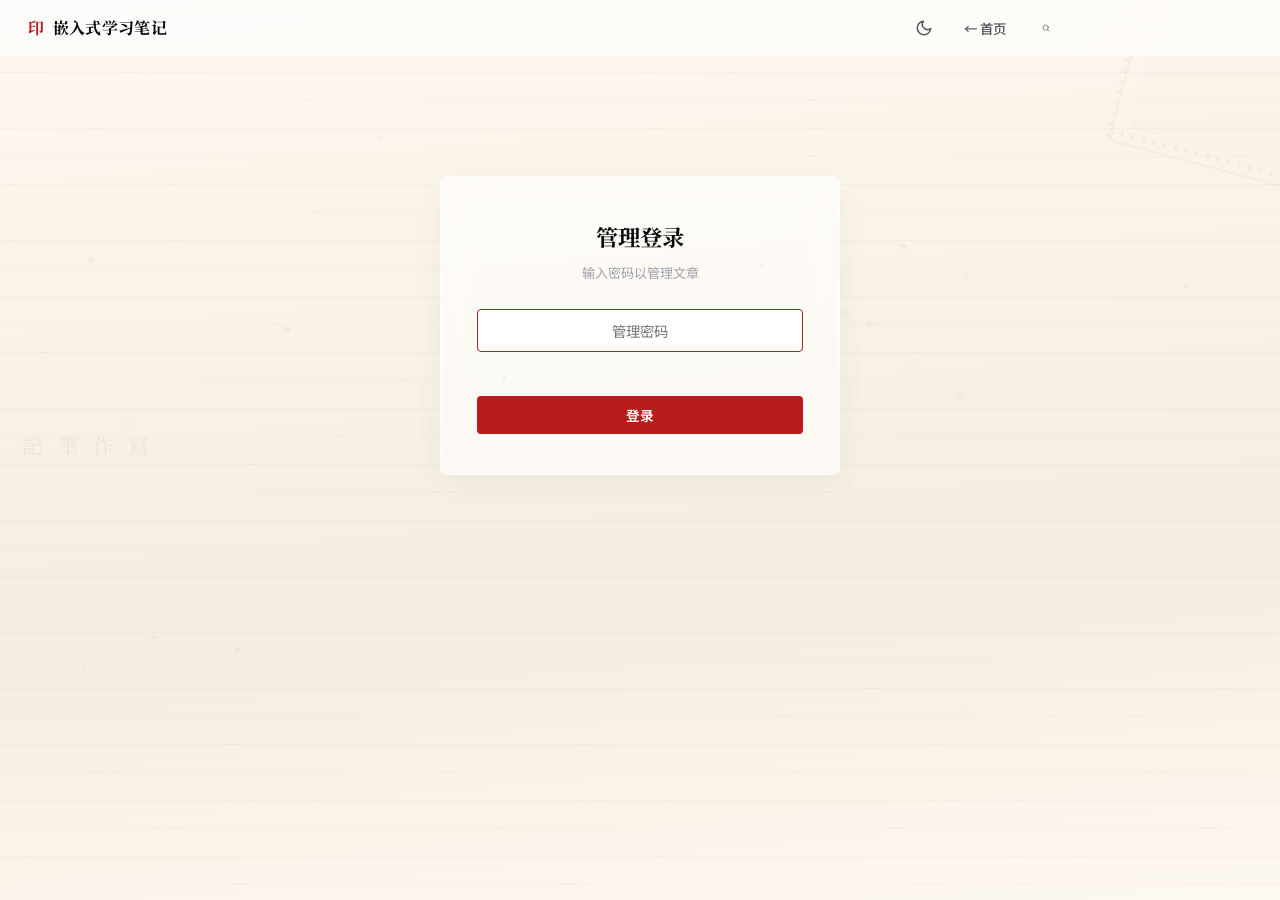
==== admin.html @ e73f71b6 "Initial commit: embedded blog" ====
<!DOCTYPE html>
<html lang="zh-CN">
<head>
  <meta charset="UTF-8">
  <meta name="viewport" content="width=device-width, initial-scale=1.0">
  <title>管理登录 — 嵌入式学习笔记</title>
  <link rel="stylesheet" href="css/style.css">
  <style>
    .login-container {
      max-width: 400px;
      margin: 120px auto 0;
      padding: 40px 36px;
      background: var(--glass-bg);
      backdrop-filter: blur(var(--glass-blur));
      -webkit-backdrop-filter: blur(var(--glass-blur));
      border: 1px solid var(--glass-border);
      border-radius: var(--radius-md);
      box-shadow: var(--glass-shadow);
      text-align: center;
      animation: modalSpring .55s cubic-bezier(.25,.46,.45,1.3) both;
    }
    .login-container h1 {
      font-family: var(--font-serif);
      font-size: 1.4rem; font-weight: 700;
      color: var(--text); margin-bottom: 6px;
    }
    .login-container .sub {
      font-size: .82rem; color: var(--text-dim);
      margin-bottom: 24px;
    }
    .login-container input {
      width: 100%; padding: 10px 16px;
      border: 1px solid var(--border);
      border-radius: var(--radius-sm);
      background: var(--bg-card); color: var(--text);
      font-size: .9rem; font-family: var(--font-sans);
      margin-bottom: 16px; text-align: center;
      transition: border-color .15s;
    }
    .login-container input:focus {
      outline: none; border-color: var(--seal);
    }
    .login-container .error {
      color: var(--danger); font-size: .8rem;
      margin-bottom: 8px; min-height: 20px;
    }
    .login-container .btn-primary { width: 100%; justify-content: center; }
  </style>
</head>
<body class="page-editor">
<canvas id="codeRain" aria-hidden="true"></canvas>
<canvas id="inkParticles" aria-hidden="true"></canvas>

<nav class="navbar">
  <div class="logo"><span>&#21360;</span> 嵌入式学习笔记</div>
  <div class="nav-actions">
    <button onclick="toggleTheme()" class="theme-btn" aria-label="切换主题">&#9711;</button>
    <button onclick="location.href='index.html'">← 首页</button>
  </div>
</nav>

<div class="login-container">
  <h1>管理登录</h1>
  <div class="sub">输入密码以管理文章</div>
  <input type="password" id="password" placeholder="管理密码" autofocus>
  <div class="error" id="error"></div>
  <button class="btn-primary btn-write" onclick="login()">登录</button>
</div>

<script src="js/app.js"></script>
<script>
  async function login() {
    const password = document.getElementById('password').value;
    const errorEl = document.getElementById('error');
    if (!password) { errorEl.textContent = '请输入密码'; return; }

    try {
      const res = await fetch('/api/admin', {
        method: 'POST',
        headers: { 'Content-Type': 'application/json' },
        body: JSON.stringify({ password })
      });
      const data = await res.json();
      if (data.ok) {
        sessionStorage.setItem('blog_admin_token', data.token);
        location.href = 'dashboard.html';
      } else {
        errorEl.textContent = data.error || '密码错误';
      }
    } catch (e) {
      errorEl.textContent = '无法连接到服务器';
    }
  }

  // Enter 键登录
  document.getElementById('password').addEventListener('keydown', function(e) {
    if (e.key === 'Enter') login();
  });

  // 初始化主题
  (function() {
    const saved = localStorage.getItem('blog_theme');
    if (saved === 'dark') document.documentElement.setAttribute('data-theme', 'dark');
  })();
</script>
</body>
</html>
---- css/style.css ----
/* ============================================================
   嵌入式学习笔记 — Swiss Editorial / 水墨黑白
   设计系统：Swiss Modernism 2.0 + Gallery Black/White
   字体：Noto Serif SC（标题）/ Noto Sans SC（正文）
   特点：网格系统、数学间距、清晰层级、水墨装饰
   ============================================================ */

/* ----- 字体 ----- */
@import url('https://fonts.googleapis.com/css2?family=Noto+Sans+SC:wght@300;400;500;700&family=Noto+Serif+SC:wght@400;500;600;700&display=swap');

/* ===== CSS 变量 ===== */
:root {
  /* Gallery 黑白 */
  --primary:    #18181B;
  --secondary:  #3F3F46;
  --bg:         #FAFAFA;
  --bg-card:    #FFFFFF;
  --bg-subtle:  #F4F4F5;
  --text:       #09090B;
  --text-muted: #52525B;
  --text-dim:   #A1A1AA;
  --border:     #E4E4E7;
  --border-light:#F4F4F5;
  --danger:     #DC2626;
  --amber:      #D97706;

  /* 印章红 — 仅主按钮使用 */
  --seal:       #B91C1C;
  --seal-hover: #991B1B;

  /* 分类颜色 */
  --cat-learn:  #3B82F6;  /* 学习笔记 — 蓝 */
  --cat-debug:  #F59E0B;  /* 问题记录 — 橙 */
  --cat-project:#10B981;  /* 项目分析 — 绿 */
  --cat-summary:#8B5CF6;  /* 经验总结 — 紫 */
  --cat-other:  #6B7280;  /* 其他 — 灰 */

  /* 排版 */
  --font-serif: "Noto Serif SC", "Source Han Serif SC", "SimSun", serif;
  --font-sans:  "Noto Sans SC", "PingFang SC", "Microsoft YaHei", sans-serif;
  --font-mono:  "JetBrains Mono", "Consolas", "SF Mono", monospace;

  --radius-sm: 4px;
  --radius-md: 8px;
  --radius-lg: 12px;
  --radius-full: 9999px;

  --shadow-xs: 0 1px 2px rgba(0,0,0,.03);
  --shadow-sm: 0 1px 3px rgba(0,0,0,.05);
  --shadow-md: 0 4px 12px rgba(0,0,0,.06);
  --shadow-lg: 0 8px 24px rgba(0,0,0,.08);

  --max-w: 960px;
  --navbar-h: 56px;

  /* 栅格 */
  --grid-gap: 28px;

  /* 玻璃态 */
  --glass-bg:      rgba(255,255,255,.62);
  --glass-blur:    14px;
  --glass-border:  rgba(255,255,255,.45);
  --glass-shadow:  0 8px 32px rgba(0,0,0,.04);

  /* 光晕 */
  --glow-seal:     rgba(185,28,28,.08);
  --glow-blue:     rgba(59,130,246,.06);
}

/* ============================================================
   暗色模式
   ============================================================ */
[data-theme="dark"] {
  --primary:    #E4E4E7;
  --secondary:  #A1A1AA;
  --bg:         #09090B;
  --bg-card:    #18181B;
  --bg-subtle:  #27272A;
  --text:       #FAFAFA;
  --text-muted: #A1A1AA;
  --text-dim:   #71717A;
  --border:     #27272A;
  --border-light:#3F3F46;
  --danger:     #EF4444;
  --amber:      #F59E0B;
  --seal:       #EF4444;
  --seal-hover: #DC2626;

  --shadow-xs: 0 1px 2px rgba(0,0,0,.2);
  --shadow-sm: 0 1px 3px rgba(0,0,0,.3);
  --shadow-md: 0 4px 12px rgba(0,0,0,.4);
  --shadow-lg: 0 8px 24px rgba(0,0,0,.5);

  /* 玻璃态 — 暗色 */
  --glass-bg:      rgba(24,24,27,.68);
  --glass-blur:    16px;
  --glass-border:  rgba(255,255,255,.06);
  --glass-shadow:  0 8px 32px rgba(0,0,0,.3);

  /* 光晕 — 暗色 */
  --glow-seal:     rgba(239,68,68,.12);
  --glow-blue:     rgba(59,130,246,.08);
}

/* ============================================================
   全局主题切换过渡 — 需求6：color/background-color/border-color
   只在 html 和 body 上设置，避免所有元素过渡造成性能问题
   ============================================================ */
html {
  transition: background-color 0.3s ease;
}
body {
  transition: color 0.3s ease, background-color 0.3s ease;
}
/* 关键 UI 元素也参与过渡 */
.navbar, .post-card, .profile-card, .sidebar-section,
.modal-content, .settings-box, .confirm-box, .empty-state,
.archive-section, .code-block-wrapper, .code-block-header,
.tag-badge, .filter-item, .editor-pane, .preview-pane,
.btn-primary, .btn-secondary, .btn-ghost, .btn-danger {
  transition: color 0.3s ease, background-color 0.3s ease, border-color 0.3s ease;
}

/* ============================================================
   全局重置
   ============================================================ */
*, *::before, *::after { margin:0; padding:0; box-sizing:border-box; }

html {
  scroll-behavior: smooth;
  -webkit-font-smoothing: antialiased;
  -moz-osx-font-smoothing: grayscale;
}

/* 背景微动渐变 — CSS only，对角线方向缓慢移动 */
@keyframes bgShift {
  0%   { background-position: 0% 0%; }
  100% { background-position: 100% 100%; }
}

body {
  font-family: var(--font-sans);
  font-size: 16px;
  line-height: 1.75;
  /* 多层渐变叠加：水墨灰白基调 + 微暖色光斑 + 动态移动 */
  background:
    radial-gradient(ellipse 600px 400px at 20% 20%, rgba(185,28,28,.02) 0%, transparent 60%),
    radial-gradient(ellipse 500px 350px at 80% 60%, rgba(59,130,246,.02) 0%, transparent 55%),
    linear-gradient(135deg, #FAFAFA, #F4F1EC, #EDEAE4, #F8F6F2, #FAFAFA);
  background-size: 400% 400%;
  animation: bgShift 12s ease-in-out infinite alternate;
  color: var(--text);
  min-height: 100vh;
}

[data-theme="dark"] body {
  background:
    radial-gradient(ellipse 600px 400px at 15% 25%, rgba(239,68,68,.04) 0%, transparent 60%),
    radial-gradient(ellipse 500px 350px at 75% 65%, rgba(59,130,246,.04) 0%, transparent 55%),
    linear-gradient(135deg, #09090B, #0a0a11, #0b0b14, #0a0a10, #09090B);
  background-size: 400% 400%;
}

@media (prefers-reduced-motion: reduce) {
  body { animation: none; }
}

a { color: var(--seal); text-decoration: none; }
a:hover { text-decoration: underline; }

::selection { background: rgba(185,28,28,.12); color: var(--text); }

@media (prefers-reduced-motion: reduce) {
  *, *::before, *::after { animation-duration: .01ms !important; transition-duration: .01ms !important; }
}

/* ============================================================
   动画关键帧
   ============================================================ */

/* 导航栏从顶部滑入 — 需求1：translateY(-100%)→0，ease-out 0.6s */
@keyframes navSlideIn {
  from { transform: translateY(-100%); }
  to   { transform: translateY(0); }
}

/* 卡片入场从下方淡入 — 需求2：与 IntersectionObserver 配合 */
@keyframes cardEnter {
  from { opacity: 0; transform: translateY(30px); }
  to   { opacity: 1; transform: translateY(0); }
}

/* 瀑布墨迹渲染 — 需求2辅助 */
@keyframes fadeUp {
  from { opacity: 0; transform: translateY(24px); }
  to   { opacity: 1; transform: translateY(0); }
}

@keyframes fadeIn {
  from { opacity: 0; }
  to   { opacity: 1; }
}

/* 山水墨迹展开 — Modal 入场 */
@keyframes inkReveal {
  0%   { clip-path: inset(0 100% 0 0); }
  100% { clip-path: inset(0 0 0 0); }
}

/* 水波纹扩散 — 需求7：按钮点击涟漪 */
@keyframes rippleEffect {
  to { transform: scale(4); opacity: 0; }
}

/* 背景滑动 — 需求5：侧边栏标签 hover */
@keyframes bgSlideRight {
  from { background-position: 100% 0; }
  to   { background-position: 0 0; }
}

/* 字符飘落 — 需求8：代码雨 canvas 中每个字符的独立动画（CSS fallback） */
@keyframes codeDrop {
  from { transform: translateY(-100%); opacity: 0; }
  to   { transform: translateY(100vh); opacity: 0.06; }
}

/* ============================================================
   导航栏 — 需求1：首次加载滑入 + 需求4：滚动毛玻璃
   ============================================================ */
.navbar {
  position: sticky; top: 0; z-index: 50;
  height: var(--navbar-h);
  display: flex; align-items: center; justify-content: space-between;
  padding: 0 28px;
  animation: navSlideIn 0.6s cubic-bezier(.22,.61,.36,1) both;
  /* 始终毛玻璃 */
  background: var(--glass-bg);
  backdrop-filter: blur(var(--glass-blur));
  -webkit-backdrop-filter: blur(var(--glass-blur));
  border-bottom: 1px solid var(--glass-border);
}

.navbar.scrolled {
  /* 保留兼容，滚动后略微加深 */
  background: rgba(250,250,250,.78);
  border-bottom-color: var(--border);
}

[data-theme="dark"] .navbar.scrolled {
  background: rgba(9,9,11,.78);
}

.navbar .logo {
  font-family: var(--font-serif);
  font-size: 1rem; font-weight: 700;
  color: var(--text);
  letter-spacing: .02em;
}
.navbar .logo span {
  color: var(--seal);
  margin-right: 4px;
}

.navbar .nav-actions { display:flex; align-items:center; gap:8px; }

.navbar .nav-actions button {
  background: none; border: none;
  color: var(--text-muted);
  padding: 6px 14px; border-radius: var(--radius-sm);
  cursor: pointer; font-size: .84rem;
  font-family: var(--font-sans); font-weight: 500;
  transition: all .18s cubic-bezier(.4,0,.2,1);
}
.navbar .nav-actions button:hover { background: var(--bg-subtle); color: var(--text); }
.navbar .nav-actions button:active { transform: scale(.96); }
.navbar .nav-actions button.theme-btn {
  width: 36px; height: 36px; padding:0;
  display: inline-flex; align-items: center; justify-content: center;
  border-radius: var(--radius-full);
}
/* 需求7：写文章按钮 — 涟漪容器 */
.navbar .nav-actions button.btn-write {
  background: var(--seal); color: #fff; font-weight: 600;
  border-radius: var(--radius-sm);
  position: relative;       /* 涟漪定位参照 */
  overflow: hidden;          /* 涟漪不溢出 */
}
.navbar .nav-actions button.btn-write:hover {
  background: var(--seal-hover); color: #fff;
}

/* 需求7：涟漪元素 — JS 动态创建，点击后扩散并消失 */
.ripple {
  position: absolute;
  border-radius: 50%;
  background: rgba(255,255,255,.35);
  transform: scale(0);
  animation: rippleEffect .6s ease-out forwards;
  pointer-events: none;
}

/* ============================================================
   按钮
   ============================================================ */
.btn-primary {
  background: var(--seal); border: none; color: #fff;
  padding: 9px 22px; border-radius: var(--radius-sm);
  cursor: pointer; font-size: .86rem; font-weight: 600;
  font-family: var(--font-sans); transition: background .15s, box-shadow .25s ease;
  display: inline-flex; align-items: center; gap: 6px;
  position: relative;
}
.btn-primary:hover {
  background: var(--seal-hover);
  box-shadow: 0 0 24px rgba(185,28,28,.25);
}
[data-theme="dark"] .btn-primary:hover {
  box-shadow: 0 0 24px rgba(239,68,68,.3);
}

.btn-secondary {
  background: var(--bg-subtle); border: 1px solid var(--border);
  color: var(--text-muted); padding: 8px 18px;
  border-radius: var(--radius-sm); cursor: pointer;
  font-size: .84rem; font-family: var(--font-sans); font-weight: 500;
  transition: all .15s;
}
.btn-secondary:hover { background: var(--border); color: var(--text); }

.btn-danger {
  background: var(--danger); border: none; color: #fff;
  padding: 8px 18px; border-radius: var(--radius-sm);
  cursor: pointer; font-size: .84rem; font-weight: 600;
  font-family: var(--font-sans); transition: opacity .15s;
}
.btn-danger:hover { opacity: .88; }

.btn-ghost {
  background: none; border: none; color: var(--text-dim);
  padding: 4px 10px; border-radius: var(--radius-sm);
  cursor: pointer; font-size: .8rem;
  font-family: var(--font-sans); transition: all .15s;
}
.btn-ghost:hover { background: var(--bg-subtle); color: var(--text); }

/* ============================================================
   布局
   ============================================================ */
.container { max-width: var(--max-w); margin: 0 auto; padding: 36px 24px; }
.layout {
  display: grid;
  grid-template-columns: 1fr 240px;
  gap: var(--grid-gap);
  align-items: start;
}

/* ============================================================
   代码雨 Canvas — 需求8：Hero 区字符飘落背景
   opacity 提升到 .12/.15 更明显，filter 染色配合 JS 字符色
   ============================================================ */
#codeRain {
  position: fixed;
  top: 0; left: 0;
  width: 100%; height: 100%;
  pointer-events: none;
  z-index: 0;
  opacity: .18;
  filter: sepia(0.3) saturate(1.3) hue-rotate(-10deg);
}
[data-theme="dark"] #codeRain {
  opacity: .2;
  filter: sepia(0.1) saturate(1.1) hue-rotate(-5deg);
}

/* ============================================================
   墨水粒子 Canvas — 浮动的墨滴
   ============================================================ */
#inkParticles {
  position: fixed;
  top: 0; left: 0;
  width: 100%; height: 100%;
  pointer-events: none;
  z-index: 1;
  opacity: .4;
}
[data-theme="dark"] #inkParticles {
  opacity: .3;
}

/* ============================================================
   CPU 芯片装饰 — 需求10：右下角纯 CSS 绘制
   ============================================================ */
.cpu-decoration {
  position: fixed;
  right: -40px; bottom: 40px;
  width: 240px; height: 240px;
  pointer-events: none;
  z-index: 0;
  opacity: .06;
  /* 芯片主体 */
  border: 2px solid var(--text);
  border-radius: 12px;
}
/* 芯片内核网格 */
.cpu-decoration::before {
  content: '';
  position: absolute;
  inset: 20px;
  background:
    linear-gradient(90deg, var(--text) 1px, transparent 1px) 0 0 / 40px 40px,
    linear-gradient(0deg, var(--text) 1px, transparent 1px) 0 0 / 40px 40px;
}
/* 芯片引脚 — 上下两排 */
.cpu-decoration::after {
  content: '';
  position: absolute;
  left: -8px; right: -8px;
  height: 100%;
  background:
    /* 上方引脚 */
    repeating-linear-gradient(90deg,
      var(--text) 0px, var(--text) 3px,
      transparent 3px, transparent 12px) 0 0 / 100% 8px no-repeat,
    /* 下方引脚 */
    repeating-linear-gradient(90deg,
      var(--text) 0px, var(--text) 3px,
      transparent 3px, transparent 12px) 0 calc(100% - 8px) / 100% 8px no-repeat;
}

/* ============================================================
   个人信息卡片
   ============================================================ */
.profile-card {
  background: var(--glass-bg);
  backdrop-filter: blur(var(--glass-blur));
  -webkit-backdrop-filter: blur(var(--glass-blur));
  border: 1px solid var(--glass-border);
  border-radius: var(--radius-md);
  padding: 24px 28px;
  margin-bottom: 24px;
  display: flex; align-items: center; gap: 20px;
  position: relative;
  box-shadow: var(--glass-shadow);
  /* 光晕叠加 */
  overflow: visible;
}
/* 个人信息卡片光晕伪元素 */
.profile-card::before {
  content: '';
  position: absolute;
  inset: -1px;
  border-radius: var(--radius-md);
  background: radial-gradient(ellipse 300px 200px at 30% 50%, var(--glow-blue), transparent 70%),
              radial-gradient(ellipse 200px 150px at 80% 30%, var(--glow-seal), transparent 60%);
  opacity: 0;
  transition: opacity .6s ease;
  pointer-events: none;
  z-index: -1;
}
.profile-card:hover::before {
  opacity: 1;
}
.profile-avatar {
  width: 64px; height: 64px; min-width: 64px;
  border-radius: 50%; background: var(--bg-subtle);
  display: flex; align-items: center; justify-content: center;
  font-size: 1.8rem; overflow: hidden;
  border: 1px solid var(--border);
}
.profile-avatar img { width:100%; height:100%; object-fit:cover; }
.profile-info { flex:1; }
.profile-info .nickname {
  font-family: var(--font-serif);
  font-size: 1.25rem; font-weight: 700; color: var(--text);
}
.profile-info .bio {
  font-size: .86rem; color: var(--text-muted); margin: 2px 0 8px;
}
.profile-stats { display:flex; gap:18px; flex-wrap:wrap; }
.profile-stats .stat { display:flex; align-items:center; gap:4px; }
.profile-stats .stat .value {
  font-family: var(--font-serif); font-size: .9rem; font-weight:700; color: var(--seal);
}
.profile-stats .stat .label { font-size: .74rem; color: var(--text-dim); }
.profile-links { display:flex; gap:6px; margin-top:8px; }
.profile-links a {
  font-size: .74rem; color: var(--text-dim);
  padding: 2px 10px; border:1px solid var(--border); border-radius:var(--radius-sm);
  transition: all .15s;
}
.profile-links a:hover { color: var(--seal); border-color: var(--seal); text-decoration:none; background: rgba(185,28,28,.03); }
.profile-edit {
  background: none; border: none; color: var(--text-dim); font-size: .76rem;
  cursor: pointer; padding: 4px 12px; border-radius: var(--radius-sm); transition: all .15s;
}
.profile-edit:hover { background: var(--bg-subtle); color: var(--text); }

/* ============================================================
   侧边栏迷你个人信息
   ============================================================ */
.sidebar-profile { text-align:center; margin-bottom:16px; }
.sidebar-profile .sp-avatar {
  width: 48px; height: 48px; border-radius: 50%;
  margin:0 auto 8px; background: var(--bg-subtle);
  border: 1px solid var(--border);
  display:flex; align-items:center; justify-content:center;
  font-size: 1.4rem; overflow:hidden;
}
.sidebar-profile .sp-avatar img { width:100%; height:100%; object-fit:cover; }
.sidebar-profile .sp-nickname { font-family: var(--font-serif); font-size: .9rem; font-weight:700; color: var(--text); }
.sidebar-profile .sp-bio { font-size: .7rem; color: var(--text-dim); line-height:1.4; }

/* ============================================================
   骨架屏加载占位
   ============================================================ */
.skeleton-card {
  background: var(--glass-bg);
  backdrop-filter: blur(var(--glass-blur));
  -webkit-backdrop-filter: blur(var(--glass-blur));
  border: 1px solid var(--glass-border);
  border-radius: var(--radius-md);
  padding: 22px 28px;
  margin-bottom: 12px;
  overflow: hidden;
}
.skeleton-line {
  height: 14px; border-radius: 4px;
  background: linear-gradient(90deg, var(--border-light) 25%, var(--border) 50%, var(--border-light) 75%);
  background-size: 200% 100%;
  animation: shimmer 1.5s ease-in-out infinite;
  margin-bottom: 10px;
}
.skeleton-line:last-child { margin-bottom: 0; }
.skeleton-line.w-60 { width: 60%; }
.skeleton-line.w-40 { width: 40%; }
.skeleton-line.w-80 { width: 80%; }
.skeleton-line.w-30 { width: 30%; }
.skeleton-line.h-sm { height: 10px; }

@keyframes shimmer {
  0% { background-position: 200% 0; }
  100% { background-position: -200% 0; }
}

/* ============================================================
   文章卡片
   ============================================================ */
.post-card {
  background: var(--glass-bg);
  backdrop-filter: blur(var(--glass-blur));
  -webkit-backdrop-filter: blur(var(--glass-blur));
  border: 1px solid var(--glass-border);
  border-radius: var(--radius-md);
  padding: 22px 28px;
  margin-bottom: 12px;
  cursor: pointer;
  position: relative;
  box-shadow: var(--glass-shadow);
  transition: transform .3s cubic-bezier(.4,0,.2,1),
              box-shadow .3s cubic-bezier(.4,0,.2,1),
              border-color .3s cubic-bezier(.4,0,.2,1);
  opacity: 0;
  transform: translateY(30px);
}
/* 需求2：卡片入场动画 — JS 添加 card-enter 类触发 */
.post-card.card-enter {
  animation: cardEnter .5s cubic-bezier(.4,0,.2,1) forwards;
}

/* 卡片 hover — 上浮 + 发光阴影 */
.post-card:hover {
  transform: translateY(-8px);
  box-shadow: 0 16px 40px rgba(0,0,0,.1), 0 0 0 1px rgba(185,28,28,.08);
  border-color: var(--seal);
}

[data-theme="dark"] .post-card:hover {
  box-shadow: 0 16px 40px rgba(0,0,0,.5), 0 0 0 1px rgba(239,68,68,.12);
}

/* 需求9：卡片左侧分类色边框 — JS 添加 cat-* 类 */
.post-card.cat-学习笔记 { border-left: 3px solid var(--cat-learn); }
.post-card.cat-问题记录 { border-left: 3px solid var(--cat-debug); }
.post-card.cat-项目分析 { border-left: 3px solid var(--cat-project); }
.post-card.cat-经验总结 { border-left: 3px solid var(--cat-summary); }
.post-card.cat-其他     { border-left: 3px solid var(--cat-other); }

/* 左侧边框 hover 加深 */
.post-card.cat-学习笔记:hover { border-left-color: #2563EB; }
.post-card.cat-问题记录:hover { border-left-color: #D97706; }
.post-card.cat-项目分析:hover { border-left-color: #059669; }
.post-card.cat-经验总结:hover { border-left-color: #7C3AED; }
.post-card.cat-其他:hover     { border-left-color: #4B5563; }

/* 卡片墨渍水印 */
.post-card .ink-stain {
  position: absolute;
  pointer-events: none;
  z-index: 0;
  opacity: .04;
  transition: opacity .4s ease;
  font-size: 3rem;
  font-family: var(--font-serif);
  line-height: 1;
}
.post-card:hover .ink-stain {
  opacity: .07;
}
[data-theme="dark"] .post-card .ink-stain { opacity: .05; }
[data-theme="dark"] .post-card:hover .ink-stain { opacity: .08; }

/* 移除旧的 ::after 左侧红条（需求3/9 替代方案） */
.post-card::after { display: none; }

.post-card .meta {
  font-size: .76rem; color: var(--text-dim);
  display: flex; align-items: center; gap: 8px; margin-bottom: 8px;
}

/* 需求15：分类标签 — 胶囊形 + 微渐变背景 */
.post-card .meta .category {
  padding: 3px 14px;
  border-radius: var(--radius-full);      /* 胶囊形 */
  font-size: .7rem; font-weight: 600;
  /* 微渐变背景 */
  background: linear-gradient(135deg, var(--bg-subtle), var(--border-light));
  color: var(--text-muted);
}

.post-card .meta .pinned { color: var(--seal); font-weight: 600; font-size: .74rem; }
.post-card .meta .date { color: var(--text-dim); }
.post-card .meta .divider { color: var(--border); }

.post-card h2 {
  font-family: var(--font-serif);
  font-size: 1.08rem; font-weight: 700;
  margin-bottom: 6px; color: var(--text);
  line-height: 1.4;
}

/* 需求13：文章摘要 — 左侧 4px 竖线 */
.post-card .summary {
  font-size: .86rem; color: var(--text-muted);
  display: -webkit-box; -webkit-line-clamp: 3; -webkit-box-orient: vertical;
  overflow: hidden; margin-bottom: 10px; line-height: 1.65;
  border-left: 4px solid var(--border);
  padding-left: 14px;
}

.post-card .tags { display:flex; flex-wrap:wrap; gap:5px; }
.post-card .tags span {
  background: var(--bg-subtle); color: var(--text-dim);
  padding: 2px 10px; border-radius: var(--radius-full);
  font-size: .72rem;
}
.post-card .card-actions {
  display: flex; gap: 6px; margin-top: 12px; padding-top: 12px;
  border-top: 1px solid var(--border-light);
}

/* ============================================================
   空状态
   ============================================================ */
.empty-state {
  text-align: center; padding: 80px 20px;
  background: var(--glass-bg);
  backdrop-filter: blur(var(--glass-blur));
  -webkit-backdrop-filter: blur(var(--glass-blur));
  border: 2px dashed var(--glass-border); border-radius: var(--radius-md);
}
.empty-state .icon { font-size: 2rem; margin-bottom: 12px; color: var(--text-dim); }
.empty-state h3 { font-family: var(--font-serif); font-size: 1.05rem; font-weight: 600; color: var(--text); }
.empty-state p { font-size: .86rem; color: var(--text-muted); margin-bottom: 20px; }

/* ============================================================
   侧边栏
   ============================================================ */
.sidebar { position: sticky; top: calc(var(--navbar-h) + 28px); }
.sidebar-section {
  background: var(--glass-bg);
  backdrop-filter: blur(calc(var(--glass-blur) * 0.7));
  -webkit-backdrop-filter: blur(calc(var(--glass-blur) * 0.7));
  border: 1px solid var(--glass-border);
  border-radius: var(--radius-md); padding: 16px; margin-bottom: 10px;
  box-shadow: var(--glass-shadow);
}
.sidebar-section h3 {
  font-size: .72rem; font-weight: 600; color: var(--text-dim);
  text-transform: uppercase; letter-spacing: .06em; margin-bottom: 10px;
}
.sidebar-section .filter-item {
  display: flex; align-items: center; justify-content: space-between;
  padding: 5px 8px; border-radius: var(--radius-sm);
  cursor: pointer; transition: background .1s;
  background: none; border: none; color: var(--text-muted);
  width: 100%; text-align: left;
  font-size: .82rem; font-family: var(--font-sans);
}
.sidebar-section .filter-item:hover { background: var(--bg-subtle); color: var(--text); }
.sidebar-section .filter-item.active { background: var(--bg-subtle); color: var(--seal); font-weight: 600; }
.sidebar-section .filter-item .count {
  font-size: .7rem; color: var(--text-dim);
  min-width: 20px; text-align: center;
}

/* 侧边栏标签 hover — 背景色从左到右滑入 + 磁性上浮 */
.tag-badge {
  display: inline-flex; align-items: center;
  background: linear-gradient(to right, var(--bg-subtle) 50%, var(--seal) 50%);
  background-size: 200% 100%;
  background-position: 100% 0;
  color: var(--text-dim);
  padding: 3px 10px; border-radius: var(--radius-full);
  font-size: .72rem; cursor: pointer;
  border: 1px solid transparent;
  transition: background-position .35s ease, color .35s ease,
              border-color .15s ease, transform .2s cubic-bezier(.4,0,.2,1);
}
.tag-badge:hover {
  background-position: 0 0;
  color: #fff;
  border-color: var(--seal);
  transform: translateY(-2px);
}

/* 需求11：标签前小圆点色块 — 按标签语义着色（通用默认灰） */
.tag-badge::before {
  content: '';
  display: inline-block;
  width: 6px; height: 6px;
  border-radius: 50%;
  margin-right: 6px;
  flex-shrink: 0;
  background: var(--text-dim);
  transition: background .35s ease;
}
.tag-badge:hover::before { background: currentColor; }

/* 需求12：侧边栏归档时间轴 */
.archive-section {
  background: var(--glass-bg);
  backdrop-filter: blur(calc(var(--glass-blur) * 0.7));
  -webkit-backdrop-filter: blur(calc(var(--glass-blur) * 0.7));
  border: 1px solid var(--glass-border);
  border-radius: var(--radius-md); padding: 16px; margin-bottom: 10px;
  box-shadow: var(--glass-shadow);
}
.archive-section h3 {
  font-size: .72rem; font-weight: 600; color: var(--text-dim);
  text-transform: uppercase; letter-spacing: .06em; margin-bottom: 10px;
}
/* 竖向时间轴线 — 1px 渐变从上到下由深变浅 */
.archive-timeline {
  position: relative;
  padding-left: 18px;
}
.archive-timeline::before {
  content: '';
  position: absolute;
  left: 5px; top: 0; bottom: 0;
  width: 1px;
  background: linear-gradient(to bottom, var(--text-dim), transparent);
}
/* 每个归档条目前的时间点 */
.archive-item {
  position: relative;
  padding: 4px 0;
  font-size: .8rem; color: var(--text-muted);
  cursor: pointer;
  transition: color .15s;
}
.archive-item:hover { color: var(--seal); }
.archive-item::before {
  content: '';
  position: absolute;
  left: -15px; top: 10px;
  width: 6px; height: 6px;
  border-radius: 50%;
  background: var(--border);
  transition: background .15s;
  animation: dotPulse 3s ease-in-out infinite;
  animation-delay: calc(var(--i, 0) * .3s);
}
.archive-item:hover::before { background: var(--seal); animation: none; }

@keyframes dotPulse {
  0%, 100% { box-shadow: 0 0 0 0 rgba(185,28,28,.3); }
  50% { box-shadow: 0 0 0 4px rgba(185,28,28,0); }
}

/* ============================================================
   TOC 目录
   ============================================================ */
.toc-box {
  background: var(--bg-card); border: 1px solid var(--border);
  border-radius: var(--radius-md); padding: 16px;
  max-height: calc(100vh - var(--navbar-h) - 28px); overflow-y: auto;
}
.toc-box h3 {
  font-size: .72rem; font-weight: 600; color: var(--text-dim);
  text-transform: uppercase; letter-spacing: .06em; margin-bottom: 10px;
}
.toc-box .toc-item {
  display: block; padding: 4px 8px; border-radius: var(--radius-sm);
  font-size: .8rem; color: var(--text-muted);
  border-left: 2px solid transparent; transition: all .15s;
  cursor: pointer;
}
.toc-box .toc-item:hover { color: var(--text); background: var(--bg-subtle); }
.toc-box .toc-item.active { border-left-color: var(--seal); color: var(--seal); }
.toc-box .toc-item.toc-h2 { padding-left: 12px; font-weight: 600; }
.toc-box .toc-item.toc-h3 { padding-left: 24px; font-size: .76rem; }

/* ============================================================
   Modal
   ============================================================ */
.modal-overlay {
  display: none; position: fixed; inset: 0;
  background: rgba(9,9,11,.25);
  backdrop-filter: blur(6px);
  -webkit-backdrop-filter: blur(6px);
  z-index: 100; overflow-y: auto; padding: 48px 20px;
}
.modal-overlay.open { display: block; }
.modal-content {
  background: var(--glass-bg);
  backdrop-filter: blur(calc(var(--glass-blur) * 1.2));
  -webkit-backdrop-filter: blur(calc(var(--glass-blur) * 1.2));
  max-width: 780px; margin: 0 auto;
  border-radius: var(--radius-md); padding: 40px 44px;
  box-shadow: var(--glass-shadow);
  position: relative; border: 1px solid var(--glass-border);
}
/* 弹性入场动画 — spring-like */
.modal-content.ink-reveal {
  animation: modalSpring .55s cubic-bezier(.25,.46,.45,1.3) both;
}

@keyframes modalSpring {
  from { opacity: 0; transform: scale(.92) translateY(20px); }
  to   { opacity: 1; transform: scale(1) translateY(0); }
}
.modal-close {
  position: absolute; top: 14px; right: 18px;
  width: 32px; height: 32px; border-radius: var(--radius-full);
  display: flex; align-items: center; justify-content: center;
  font-size: 1.1rem; cursor: pointer;
  color: var(--text-dim); background: none; border: none;
  transition: all .15s;
}
.modal-close:hover { background: var(--bg-subtle); color: var(--text); }

/* ============================================================
   文章内容排版
   ============================================================ */
.post-content { line-height: 1.9; font-size: .95rem; }
.post-content h1 { font-family: var(--font-serif); font-size: 1.6rem; font-weight: 700; margin: 32px 0 14px; }
.post-content h2 { font-family: var(--font-serif); font-size: 1.25rem; font-weight: 600; margin: 28px 0 10px; padding-bottom: 6px; border-bottom: 1px solid var(--border); }
.post-content h3 { font-family: var(--font-serif); font-size: 1.05rem; font-weight: 600; margin: 22px 0 8px; }
.post-content h4 { font-size: .84rem; font-weight: 600; margin: 18px 0 6px; color: var(--text-muted); }
.post-content p { margin-bottom: 14px; }
.post-content ul, .post-content ol { margin-bottom: 14px; padding-left: 24px; }
.post-content li { margin-bottom: 4px; }

.post-content blockquote {
  border-left: 3px solid var(--seal); padding: 12px 18px;
  margin: 16px 0; background: var(--bg-subtle);
  color: var(--text-muted); font-size: .9rem;
}
.post-content blockquote strong { color: var(--text); }

.post-content code {
  background: var(--bg-subtle); color: var(--seal);
  padding: 2px 7px; border-radius: 3px; font-size: .85em;
  font-family: var(--font-mono);
}

/* ============================================================
   需求14：代码块增强 — 行号 + 语言标签 + 复制按钮
   ============================================================ */

/* 代码块容器 — 给 JS 包装用 */
.code-block-wrapper {
  position: relative;
  margin-bottom: 18px;
  border: 1px solid var(--border);
  border-radius: var(--radius-sm);
  overflow: hidden;
}

/* 代码块顶部栏 — 渐变条 + 语言标签 + 复制按钮 */
.code-block-header {
  display: flex;
  align-items: center;
  justify-content: space-between;
  padding: 6px 14px;
  background: linear-gradient(135deg, var(--bg-subtle), var(--border-light), var(--bg-subtle));
  background-size: 200% 200%;
  animation: headerShimmer 8s ease-in-out infinite;
  border-bottom: 1px solid var(--border);
}

@keyframes headerShimmer {
  0%, 100% { background-position: 0% 50%; }
  50% { background-position: 100% 50%; }
}

/* 语言标签 — 右上角 */
.code-lang-tag {
  font-size: .68rem;
  font-weight: 600;
  color: var(--text-dim);
  text-transform: uppercase;
  letter-spacing: .05em;
  font-family: var(--font-mono);
}

/* 复制按钮 */
.code-copy-btn {
  background: none; border: 1px solid var(--border);
  color: var(--text-dim);
  padding: 3px 10px; border-radius: var(--radius-sm);
  cursor: pointer; font-size: .7rem;
  font-family: var(--font-sans);
  transition: all .15s;
}
.code-copy-btn:hover { border-color: var(--seal); color: var(--seal); }
.code-copy-btn.copied { border-color: #10B981; color: #10B981; }

/* 带行号的代码块 */
.code-with-lines {
  display: table;
  width: 100%;
  border-collapse: collapse;
}
.code-with-lines .line-row {
  display: table-row;
}
/* 行号列 */
.code-with-lines .line-num {
  display: table-cell;
  width: 3.5em;
  min-width: 3.5em;
  padding: 0 12px 0 16px;
  text-align: right;
  color: var(--text-dim);
  font-size: .76rem;
  line-height: 1.7;
  user-select: none;
  border-right: 1px solid var(--border);
  background: var(--bg-subtle);
  vertical-align: top;
}
/* 代码内容列 */
.code-with-lines .line-code {
  display: table-cell;
  padding: 0 16px;
  font-family: var(--font-mono);
  font-size: .8rem;
  line-height: 1.7;
  color: var(--text);
  white-space: pre;
  overflow-x: auto;
}

/* 旧 pre 样式保留为 fallback */
.post-content pre {
  background: #F4F4F5; border: 1px solid var(--border);
  border-radius: var(--radius-sm); padding: 20px 24px;
  overflow-x: auto; margin-bottom: 18px;
}
.post-content pre code { background: none; padding: 0; color: var(--text); border: none; font-size: .8rem; line-height: 1.7; }

.post-content img { max-width: 100%; border-radius: var(--radius-sm); margin: 14px 0; }
.post-content table { width: 100%; border-collapse: collapse; margin: 16px 0; font-size: .88rem; }
.post-content th, .post-content td { border: 1px solid var(--border); padding: 8px 14px; text-align: left; }
.post-content th { background: var(--bg-subtle); font-weight: 600; font-size: .76rem; color: var(--text-muted); }
.post-content tr:hover td { background: var(--bg-subtle); }
.post-content hr { border: none; border-top: 1px solid var(--border); margin: 28px 0; }

/* ============================================================
   确认弹窗
   ============================================================ */
.confirm-overlay {
  display: none; position: fixed; inset: 0;
  background: rgba(9,9,11,.45);
  z-index: 150; align-items: center; justify-content: center;
}
.confirm-overlay.open { display: flex; }
.confirm-box {
  background: var(--glass-bg);
  backdrop-filter: blur(calc(var(--glass-blur) * 1.5));
  -webkit-backdrop-filter: blur(calc(var(--glass-blur) * 1.5));
  border: 1px solid var(--glass-border);
  border-radius: var(--radius-md); padding: 28px;
  max-width: 400px; text-align: center; box-shadow: var(--glass-shadow);
}
.confirm-box h3 { font-family: var(--font-serif); font-size: .95rem; font-weight: 600; color: var(--text); margin-bottom: 6px; }
.confirm-box p { font-size: .84rem; color: var(--text-muted); margin-bottom: 18px; }
.confirm-box .confirm-actions { display: flex; gap: 8px; justify-content: center; }

/* ============================================================
   设置弹窗
   ============================================================ */
.settings-overlay {
  display: none; position: fixed; inset: 0;
  background: rgba(9,9,11,.45);
  z-index: 160; align-items: center; justify-content: center;
}
.settings-overlay.open { display: flex; }
.settings-box {
  background: var(--glass-bg);
  backdrop-filter: blur(calc(var(--glass-blur) * 1.5));
  -webkit-backdrop-filter: blur(calc(var(--glass-blur) * 1.5));
  border: 1px solid var(--glass-border);
  border-radius: var(--radius-md); padding: 28px;
  max-width: 460px; width: 90%; box-shadow: var(--glass-shadow);
}
.settings-box h3 { font-family: var(--font-serif); font-size: .9rem; font-weight: 600; color: var(--text); margin-bottom: 18px; }
.settings-box .field { margin-bottom: 12px; }
.settings-box .field label {
  display: block; font-size: .72rem; font-weight: 500; color: var(--text-dim); margin-bottom: 4px;
}
.settings-box .field input {
  width: 100%; padding: 8px 12px;
  border: 1px solid var(--border); border-radius: var(--radius-sm);
  background: var(--bg-card); color: var(--text);
  font-size: .84rem; font-family: var(--font-sans);
  transition: border-color .15s;
}
.settings-box .field input:focus { outline: none; border-color: var(--seal); }
.settings-actions { display: flex; gap: 8px; margin-top: 18px; }
.settings-divider { border: none; border-top: 1px solid var(--border); margin: 18px 0; }

/* ============================================================
   Toast
   ============================================================ */
.toast {
  position: fixed; top: calc(var(--navbar-h) + 12px); left: 50%;
  transform: translateX(-50%) translateY(-120%);
  background: var(--primary); color: #fff;
  padding: 8px 22px; border-radius: var(--radius-full);
  font-size: .82rem; opacity: 0;
  transition: all .35s cubic-bezier(.4,0,.2,1);
  z-index: 200;
  box-shadow: 0 4px 20px rgba(0,0,0,.15);
}
.toast.show { opacity: 1; transform: translateX(-50%) translateY(0); }

/* ============================================================
   页面标题
   ============================================================ */
.page-header { margin-bottom: 24px; }
.page-header h1 { font-family: var(--font-serif); font-size: 1.5rem; font-weight: 700; color: var(--text); }
.page-header .subtitle { font-size: .86rem; color: var(--text-dim); margin-top: 2px; }

/* ============================================================
   编辑页
   ============================================================ */
.editor-layout { display:grid; grid-template-columns:1fr 1fr; gap:16px; min-height:70vh; }
.editor-pane, .preview-pane {
  background: var(--glass-bg);
  backdrop-filter: blur(var(--glass-blur));
  -webkit-backdrop-filter: blur(var(--glass-blur));
  border: 1px solid var(--glass-border);
  border-radius: var(--radius-md); padding: 18px;
  display: flex; flex-direction: column;
  box-shadow: var(--glass-shadow);
}
.editor-pane h3, .preview-pane h3 {
  font-size: .7rem; font-weight: 600; color: var(--text-dim);
  text-transform: uppercase; letter-spacing: .06em; margin-bottom: 8px;
}
.editor-meta { display:grid; grid-template-columns:1fr 1fr; gap:12px; margin-bottom: 16px; }
.editor-meta input, .editor-meta select {
  width:100%; padding:8px 12px;
  border:1px solid var(--border); border-radius:var(--radius-sm);
  background:var(--bg-card); color:var(--text);
  font-size:.86rem; font-family:var(--font-sans);
  transition:border-color .15s;
}
.editor-meta input:focus, .editor-meta select:focus { outline:none; border-color:var(--seal); }
.editor-meta label {
  display:block; font-size:.72rem; font-weight:500; color:var(--text-dim); margin-bottom:4px;
}
#editor {
  width:100%; flex:1; min-height:300px;
  border:1px solid var(--border); border-radius:var(--radius-sm);
  padding:14px; resize:vertical;
  font-family:var(--font-mono); font-size:.84rem; line-height:1.75;
  background:var(--bg-card); color:var(--text);
  transition:border-color .15s;
}
#editor:focus { outline:none; border-color:var(--seal); }
#editor::placeholder { color:var(--text-dim); }
#preview { overflow-y:auto; flex:1; padding:4px; font-size:.9rem; }
.editor-actions { display:flex; gap:8px; justify-content:flex-end; margin-top:16px; }
.char-count { font-size:.7rem; color:var(--text-dim); text-align:right; margin-top:4px; }
.pin-check { display:flex; align-items:center; gap:8px; cursor:pointer; user-select:none; padding-top:2px; }
.pin-check input[type="checkbox"] { width:16px; height:16px; accent-color:var(--seal); cursor:pointer; }
.pin-check label { cursor:pointer; font-size:.74rem; color:var(--text-dim); }

/* ============================================================
   背景装饰：电路走线、芯片、网格点阵（在"装饰—水墨"之前）
   ============================================================ */
/* 签名印章装饰 — 个人信息卡片右上角 */
.ink-seal {
  position: absolute;
  top: -12px; right: 16px;
  width: 44px; height: 44px;
  border: 2px solid var(--seal);
  border-radius: 50%;
  opacity: .45;
  display: flex; align-items: center; justify-content: center;
  font-family: var(--font-serif);
  font-size: .56rem; font-weight: 700;
  color: var(--seal);
  transform: rotate(12deg);
  pointer-events: none;
  transition: opacity .4s;
}
[data-theme="dark"] .ink-seal { opacity: .25; }
.profile-card:hover .ink-seal { opacity: .6; }

/* 水墨山峦背景 — 首页底部 */
.ink-mountains {
  position: fixed; bottom: 0; left: 0; right: 0;
  height: 160px;
  pointer-events: none; z-index: 0; opacity: .1;
  background:
    /* 远山 */
    radial-gradient(ellipse 220px 70px at 15% 85%, var(--text) 0%, transparent 70%),
    radial-gradient(ellipse 180px 60px at 55% 90%, var(--text) 0%, transparent 65%),
    radial-gradient(ellipse 260px 80px at 85% 82%, var(--text) 0%, transparent 72%),
    /* 近山 */
    radial-gradient(ellipse 300px 90px at 30% 95%, var(--text) 0%, transparent 60%),
    radial-gradient(ellipse 200px 70px at 70% 92%, var(--text) 0%, transparent 58%);
  transition: opacity .4s;
}
[data-theme="dark"] .ink-mountains { opacity: .14; }

/* 角落水墨莲叶装饰 */
.corner-ink {
  position: fixed;
  pointer-events: none;
  z-index: 0;
  opacity: .07;
}
.corner-ink--tl {
  top: -60px; left: -40px;
  width: 260px; height: 260px;
  background:
    radial-gradient(ellipse 90px 60px at 50% 55%, var(--text) 0%, transparent 60%),
    radial-gradient(ellipse 70px 45px at 35% 50%, color-mix(in srgb, var(--seal) 40%, transparent) 0%, transparent 55%),
    radial-gradient(ellipse 50px 35px at 65% 60%, var(--text) 0%, transparent 50%);
  border-radius: 50%;
  transform: rotate(-15deg);
}
.corner-ink--br {
  bottom: -50px; right: -30px;
  width: 220px; height: 220px;
  background:
    radial-gradient(ellipse 80px 50px at 40% 40%, var(--text) 0%, transparent 58%),
    radial-gradient(ellipse 60px 40px at 60% 45%, color-mix(in srgb, var(--seal) 30%, transparent) 0%, transparent 50%),
    radial-gradient(ellipse 90px 55px at 50% 50%, var(--text) 0%, transparent 65%);
  border-radius: 50%;
  transform: rotate(10deg);
}
[data-theme="dark"] .corner-ink { opacity: .09; }

/* 墨点装饰 — 侧边栏底部 */
.ink-dots {
  display: flex; gap: 6px; justify-content: center;
  opacity: .2; pointer-events: none;
  margin-top: 10px;
}
.ink-dots span {
  width: 3px; height: 3px;
  background: var(--text);
  border-radius: 50%;
}
.ink-dots span:nth-child(1) { width: 5px; height: 5px; }
.ink-dots span:nth-child(3) { width: 2px; height: 2px; }
.ink-dots span:nth-child(5) { width: 4px; height: 4px; }

/* ============================================================
   新增功能1：搜索框
   原理：scaleX 从 0→1 展开，transform-origin right，配合 opacity
   ============================================================ */
.search-toggle {
  width: 36px; height: 36px; padding: 0;
  display: inline-flex; align-items: center; justify-content: center;
  border-radius: var(--radius-full);
  background: none; border: none;
  color: var(--text-muted);
  cursor: pointer;
  font-size: 1rem;
  transition: all .18s;
}
.search-toggle:hover { background: var(--bg-subtle); color: var(--text); }

/* 搜索框容器 — inline-flex 保持和按钮同行 */
.search-wrap {
  display: inline-flex; align-items: center;
  position: relative;
}

/* 搜索输入框 — 默认 scaleX(0) 收起 */
.search-box {
  width: 180px; height: 36px;
  padding: 0 14px;
  border: 1px solid var(--border);
  border-radius: var(--radius-full);
  background: var(--bg-card);
  color: var(--text);
  font-size: .82rem; font-family: var(--font-sans);
  /* 用 scaleX 模拟宽度动画，避免 layout thrashing */
  transform: scaleX(0);
  transform-origin: right center;
  opacity: 0;
  transition: transform .25s cubic-bezier(.4,0,.2,1), opacity .2s ease;
  pointer-events: none;
  outline: none;
}
.search-box.visible {
  transform: scaleX(1);
  opacity: 1;
  pointer-events: auto;
}
.search-box:focus { border-color: var(--seal); }

/* 搜索高亮 */
.search-mark {
  background: rgba(185,28,28,.18);
  color: var(--text);
  padding: 0 2px;
  border-radius: 2px;
}

/* ============================================================
   新增功能2：阅读时长
   ============================================================ */
.read-time {
  font-size: .74rem; color: var(--text-dim);
  display: inline-flex; align-items: center; gap: 3px;
}
.read-time::before {
  content: '';
  display: inline-block;
  width: 1px; height: 10px;
  background: var(--border);
  margin-right: 2px;
}

/* ============================================================
   新增功能3：回到顶部按钮
   原理：fixed 右下角，默认 translateY(12px)+opacity:0，
         scroll > 500px 时加 .visible → translateY(0)+opacity:1
   ============================================================ */
.back-to-top {
  position: fixed;
  right: 24px; bottom: 80px;
  width: 40px; height: 40px;
  border-radius: 50%;
  background: var(--bg-card);
  border: 1px solid var(--border);
  color: var(--text-muted);
  font-size: 1rem;
  cursor: pointer;
  display: flex; align-items: center; justify-content: center;
  z-index: 40;
  opacity: 0;
  transform: translateY(12px);
  pointer-events: none;
  transition: opacity .25s ease, transform .25s cubic-bezier(.4,0,.2,1),
              box-shadow .25s ease;
  box-shadow: var(--shadow-sm);
}
.back-to-top.visible {
  opacity: 1;
  transform: translateY(0);
  pointer-events: auto;
}
.back-to-top:hover {
  transform: translateY(-3px);
  box-shadow: var(--shadow-md);
  color: var(--seal);
  border-color: var(--seal);
}

/* ============================================================
   新增功能4：滚动进度条
   原理：fixed top:0，transform:scaleX(scrollPercent)，transform-origin:left
   ============================================================ */
.scroll-progress {
  position: fixed;
  top: 0; left: 0; right: 0;
  height: 2.5px;
  background: linear-gradient(90deg, var(--seal), #DC2626, var(--amber), var(--seal));
  background-size: 200% 100%;
  animation: progressShine 3s linear infinite;
  z-index: 100;
  transform-origin: left center;
  transform: scaleX(0);
  transition: background .3s ease;
  pointer-events: none;
}

@keyframes progressShine {
  0% { background-position: 200% 0; }
  100% { background-position: -200% 0; }
}

/* ============================================================
   新增功能5：标签云权重（基线字号移除，由 JS inline style 控制）
   修改 .tag-badge font-size 为不写死值
   ============================================================ */
/* tag-badge 的 font-size 由 JS inline style 覆盖，CSS 仅作 fallback */
.tag-badge {
  /* font-size 已移除固定值，由 JS inline style 设置 */
  line-height: 1.6;
}

/* ============================================================
   新增功能6：上一篇/下一篇 文章导航
   ============================================================ */
.post-nav {
  display: flex; justify-content: space-between; gap: 12px;
  margin-top: 36px; padding-top: 20px;
  border-top: 1px solid var(--border);
}
.post-nav-item {
  flex: 1; max-width: 48%;
  padding: 12px 16px;
  border: 1px solid var(--border);
  border-radius: var(--radius-sm);
  cursor: pointer;
  transition: all .2s;
  text-decoration: none;
  color: var(--text);
}
.post-nav-item:hover {
  border-color: var(--seal);
  box-shadow: var(--shadow-sm);
}
.post-nav-item.next-only { margin-left: auto; }
.post-nav-item.prev-only { margin-right: auto; }
.post-nav-label {
  font-size: .68rem; font-weight: 600; color: var(--text-dim);
  text-transform: uppercase; letter-spacing: .04em;
  margin-bottom: 4px;
}
.post-nav-title {
  font-size: .86rem; font-weight: 600; color: var(--text);
  display: -webkit-box; -webkit-line-clamp: 2; -webkit-box-orient: vertical;
  overflow: hidden;
  font-family: var(--font-serif);
}

/* ============================================================
   新增功能7：Modal 内文章 TOC 目录
   在 modal-content 内左侧浮动
   ============================================================ */
.modal-toc {
  float: left;
  width: 160px;
  margin: 0 28px 16px 0;
  padding: 14px;
  background: var(--bg-subtle);
  border: 1px solid var(--border);
  border-radius: var(--radius-sm);
  font-size: .76rem;
  position: sticky; top: calc(var(--navbar-h) + 20px);
}
.modal-toc-title {
  font-size: .68rem; font-weight: 700; color: var(--text-dim);
  text-transform: uppercase; letter-spacing: .05em;
  margin-bottom: 8px;
}
.modal-toc a {
  display: block; padding: 3px 6px; border-radius: var(--radius-sm);
  color: var(--text-muted); text-decoration: none;
  border-left: 2px solid transparent;
  transition: all .15s;
  font-size: .74rem;
  white-space: nowrap; overflow: hidden; text-overflow: ellipsis;
}
.modal-toc a:hover { color: var(--text); background: var(--bg-card); }
.modal-toc a.toc-h1 { font-weight: 700; font-size: .78rem; margin-top: 2px; }
.modal-toc a.toc-h2 { padding-left: 14px; font-weight: 500; }
.modal-toc a.toc-h3 { padding-left: 22px; font-size: .7rem; }
.modal-toc a.active { border-left-color: var(--seal); color: var(--seal); }

/* 小屏 TOC 内嵌 */
@media (max-width: 760px) {
  .modal-toc { float: none; width: 100%; margin: 0 0 16px 0; position: static; }
  .post-nav { flex-direction: column; }
  .post-nav-item { max-width: 100%; }
  .search-box { width: 140px; }
}

/* ============================================================
   新增背景装饰1：电路走线纹理
   原理：body::before 用 repeating-linear-gradient 画横线+竖线+45°斜线
         opacity .02 极淡，不遮挡内容
   ============================================================ */
body::before {
  content: '';
  position: fixed; inset: 0;
  pointer-events: none; z-index: 0;
  opacity: .04;
  background:
    /* 横线 */
    repeating-linear-gradient(0deg, var(--text) 0px, transparent 1px, transparent 48px, var(--text) 49px),
    /* 竖线 */
    repeating-linear-gradient(90deg, var(--text) 0px, transparent 1px, transparent 48px, var(--text) 49px),
    /* 45° 斜线 (右斜) */
    repeating-linear-gradient(45deg, var(--text) 0px, transparent 1px, transparent 80px, var(--text) 81px);
}
[data-theme="dark"] body::before { opacity: .05; }

/* ============================================================
   新增背景装饰2：右上角芯片 CSS
   原理：fixed 右上角，border 画主体，::after box-shadow 画引脚阵列
   ============================================================ */
.chip-deco {
  position: fixed;
  top: -30px; right: -50px;
  width: 200px; height: 200px;
  pointer-events: none; z-index: 0;
  opacity: .03;
  border: 2px solid var(--text);
  border-radius: 8px;
  transform: rotate(15deg);
}
/* 芯片内核 */
.chip-deco::before {
  content: '';
  position: absolute; inset: 16px;
  border: 1px solid var(--text);
  border-radius: 3px;
  background: var(--text);
  opacity: .3;
}
/* 芯片引脚 */
.chip-deco::after {
  content: '';
  position: absolute;
  left: -6px; right: -6px;
  height: 100%;
  background:
    repeating-linear-gradient(90deg,
      transparent 0px, transparent 4px,
      var(--text) 4px, var(--text) 7px,
      transparent 7px, transparent 11px) 0 0 / 100% 6px no-repeat,
    repeating-linear-gradient(90deg,
      transparent 0px, transparent 4px,
      var(--text) 4px, var(--text) 7px,
      transparent 7px, transparent 11px) 0 calc(100% - 6px) / 100% 6px no-repeat,
    repeating-linear-gradient(180deg,
      transparent 0px, transparent 4px,
      var(--text) 4px, var(--text) 7px,
      transparent 7px, transparent 11px) 0 0 / 6px 100% no-repeat,
    repeating-linear-gradient(180deg,
      transparent 0px, transparent 4px,
      var(--text) 4px, var(--text) 7px,
      transparent 7px, transparent 11px) calc(100% - 6px) 0 / 6px 100% no-repeat;
}
[data-theme="dark"] .chip-deco { opacity: .04; }

/* ============================================================
   新增背景装饰3：文章卡片区域网格点阵
   原理：main::before 用 radial-gradient 画圆点阵列 30px 间距 1px 点径
   ============================================================ */
main {
  position: relative;
}
main::before {
  content: '';
  position: absolute;
  inset: 0;
  pointer-events: none; z-index: 0;
  opacity: .12;
  background-image: radial-gradient(circle, var(--text) 1.5px, transparent 1.5px);
  background-size: 30px 30px;
}
[data-theme="dark"] main::before { opacity: .14; }

/* ============================================================
   新增背景装饰4：侧边栏 ASCII 字符装饰
   原理：.sidebar::after 竖排等宽字体显示嵌入式寄存器/指令
   注意：不覆盖 .sidebar 的 position:sticky，只添加伪元素
   ============================================================ */
.sidebar::after {
  content: '0x1A\A GPIO\A UART\A 0xFF\A 0x55\A 8051\A 0x3F\A I2C\A 0xFF';
  white-space: pre;
  position: absolute;
  right: 8px; bottom: 16px;
  font-family: var(--font-mono);
  font-size: .62rem;
  line-height: 1.9;
  color: var(--text);
  opacity: .055;
  pointer-events: none;
  z-index: 0;
  writing-mode: vertical-rl;
  letter-spacing: .18em;
  /* 呼吸动画 */
  animation: asciiBreathe 8s ease-in-out infinite;
}
[data-theme="dark"] .sidebar::after { opacity: .07; }

@keyframes asciiBreathe {
  0%, 100% { opacity: .04; }
  50% { opacity: .08; }
}
[data-theme="dark"] @keyframes asciiBreathe {
  0%, 100% { opacity: .05; }
  50% { opacity: .1; }
}

/* ============================================================
   新增 UI 改进7：卡片 hover 左侧渐变发光
   分类色条 + 内发光叠加在主 hover 效果之上
   ============================================================ */
.post-card.cat-学习笔记:hover {
  border-left-color: #3B82F6;
  box-shadow: 0 16px 40px rgba(0,0,0,.1), 0 0 0 1px rgba(59,130,246,.08), inset 6px 0 20px rgba(59,130,246,.06);
}
.post-card.cat-问题记录:hover {
  border-left-color: #F59E0B;
  box-shadow: 0 16px 40px rgba(0,0,0,.1), 0 0 0 1px rgba(245,158,11,.08), inset 6px 0 20px rgba(245,158,11,.06);
}
.post-card.cat-项目分析:hover {
  border-left-color: #10B981;
  box-shadow: 0 16px 40px rgba(0,0,0,.1), 0 0 0 1px rgba(16,185,129,.08), inset 6px 0 20px rgba(16,185,129,.06);
}
.post-card.cat-经验总结:hover {
  border-left-color: #8B5CF6;
  box-shadow: 0 16px 40px rgba(0,0,0,.1), 0 0 0 1px rgba(139,92,246,.08), inset 6px 0 20px rgba(139,92,246,.06);
}
.post-card.cat-其他:hover {
  border-left-color: #6B7280;
  box-shadow: 0 16px 40px rgba(0,0,0,.1), 0 0 0 1px rgba(107,114,128,.08), inset 6px 0 20px rgba(107,114,128,.06);
}

/* ============================================================
   新增 UI 改进8：代码块语言标签胶囊
   ============================================================ */
.code-lang-tag {
  border-radius: var(--radius-full);
  background: rgba(185,28,28,.07);
  padding: 2px 10px;
  font-size: .64rem;
  letter-spacing: .06em;
}
[data-theme="dark"] .code-lang-tag {
  background: rgba(239,68,68,.12);
}

/* ============================================================
   新增 UI 改进9：Modal 关闭按钮旋转
   ============================================================ */
.modal-close {
  transition: transform .3s cubic-bezier(.4,0,.2,1), background .15s, color .15s;
}
.modal-close:hover {
  transform: rotate(90deg);
}

/* ============================================================
   新增 UI 改进10：侧边栏统计卡片
   ============================================================ */
.sidebar-stats {
  background: var(--glass-bg);
  backdrop-filter: blur(calc(var(--glass-blur) * 0.7));
  -webkit-backdrop-filter: blur(calc(var(--glass-blur) * 0.7));
  border: 1px solid var(--glass-border);
  border-radius: var(--radius-md); padding: 12px 16px; margin-bottom: 10px;
  box-shadow: var(--glass-shadow);
}
.sidebar-stats h3 {
  font-size: .72rem; font-weight: 600; color: var(--text-dim);
  text-transform: uppercase; letter-spacing: .06em; margin-bottom: 8px;
}
.sidebar-stats .stat-row {
  display: flex; align-items: center; justify-content: space-between;
  padding: 3px 0;
  font-size: .78rem; color: var(--text-muted);
}
.sidebar-stats .stat-row .stat-val {
  font-family: var(--font-serif);
  font-weight: 700; color: var(--seal);
  font-size: .82rem;
}

/* ============================================================
   滚动条（合并优化，只保留一份）
   ============================================================ */
::-webkit-scrollbar { width: 5px; height: 5px; }
::-webkit-scrollbar-track { background: transparent; }
::-webkit-scrollbar-thumb {
  background: var(--border);
  border-radius: 4px;
}
::-webkit-scrollbar-thumb:hover { background: var(--text-dim); }
::-webkit-scrollbar-corner { background: transparent; }

/* Firefox */
* {
  scrollbar-width: thin;
  scrollbar-color: var(--border) transparent;
}

:focus-visible { outline: 2px solid var(--seal); outline-offset: 2px; }

/* ============================================================
   UI 改进12：按钮微反馈 + 链接 hover 下划线
   ============================================================ */
/* 按钮按下反馈 — 排除回到顶部按钮（它有独立 hover translateY） */
button:not(.back-to-top):active {
  transform: scale(.96);
}

/* 链接 hover 下划线从左到右展开 */
a:not(.post-nav-item):not(.modal-toc a) {
  background: linear-gradient(currentColor, currentColor) 0 100% / 0 1px no-repeat;
  transition: background-size .3s ease;
}
a:not(.post-nav-item):not(.modal-toc a):hover {
  background-size: 100% 1px;
  text-decoration: none;
}

/* SVG 导航图标 */
.theme-btn.nav-icon,
.search-toggle.nav-icon {
  width: 36px; height: 36px;
  display: inline-flex; align-items: center; justify-content: center;
  color: inherit;
  border-radius: var(--radius-full);
}
.nav-icon svg {
  width: 18px; height: 18px;
  fill: none; stroke: currentColor;
  stroke-width: 2; stroke-linecap: round; stroke-linejoin: round;
}

/* ============================================================
   编辑器页面专属视觉 — 暖纸纹 + 横线笔记 + 笔触装饰
   ============================================================ */

/* 编辑器背景：暖米色纸纹，区别于首页水墨黑白 */
.page-editor {
  background:
    /* 横线笔记本纹理 */
    repeating-linear-gradient(0deg,
      transparent 0px,
      transparent 27px,
      rgba(180,160,140,.08) 27px,
      rgba(180,160,140,.08) 28px
    ),
    /* 暖纸底色 */
    linear-gradient(175deg, #FDF8F2, #F9F2E7, #F5EDE0, #FDF8F2);
  background-size: 400% 400%, 100% 100%;
  animation: bgShift 15s ease-in-out infinite alternate;
}

[data-theme="dark"] .page-editor {
  background:
    repeating-linear-gradient(0deg,
      transparent 0px,
      transparent 27px,
      rgba(255,255,255,.025) 27px,
      rgba(255,255,255,.025) 28px
    ),
    linear-gradient(175deg, #0d0d14, #0f0f18, #0e0e15, #0d0d12);
  background-size: 400% 400%, 100% 100%;
}

/* 编辑器页隐藏首页专属装饰 */
.page-editor .ink-mountains { display: none; }
.page-editor .cpu-decoration { display: none; }
.page-editor .corner-ink { display: none; }

/* 编辑器页左侧竖排铭文（覆盖 body::before 电路走线） */
.page-editor::before {
  content: '寫\A 作\A 筆\A 記';
  white-space: pre;
  position: fixed;
  inset: auto;
  left: 14px; top: 50%;
  transform: translateY(-50%);
  width: auto; height: auto;
  font-family: var(--font-serif);
  font-size: 1.3rem;
  line-height: 1.7;
  color: var(--text);
  opacity: .05;
  pointer-events: none;
  z-index: 0;
  writing-mode: vertical-rl;
  letter-spacing: .4em;
  background: none;
}
[data-theme="dark"] .page-editor::before { opacity: .07; }

/* 编辑器页右侧毛笔触装饰 */
.page-editor .container::after {
  content: '';
  position: fixed;
  top: -50px; right: -30px;
  width: 200px; height: 200px;
  pointer-events: none; z-index: 0;
  opacity: .05;
  background:
    radial-gradient(ellipse 40px 90px at 40% 45%, var(--text) 0%, transparent 65%),
    radial-gradient(ellipse 30px 65px at 55% 50%, var(--text) 0%, transparent 60%);
  transform: rotate(25deg);
  border-radius: 40%;
}
[data-theme="dark"] .page-editor .container::after { opacity: .07; }

/* 编辑器页代码雨降低透明度 — 专注模式 */
.page-editor #codeRain { opacity: .08; }
[data-theme="dark"] .page-editor #codeRain { opacity: .1; }

/* 编辑器页网格改为更细密的笔记点阵 */
.page-editor main::before {
  opacity: .06;
  background-image: radial-gradient(circle, var(--text) 1px, transparent 1px);
  background-size: 20px 20px;
}
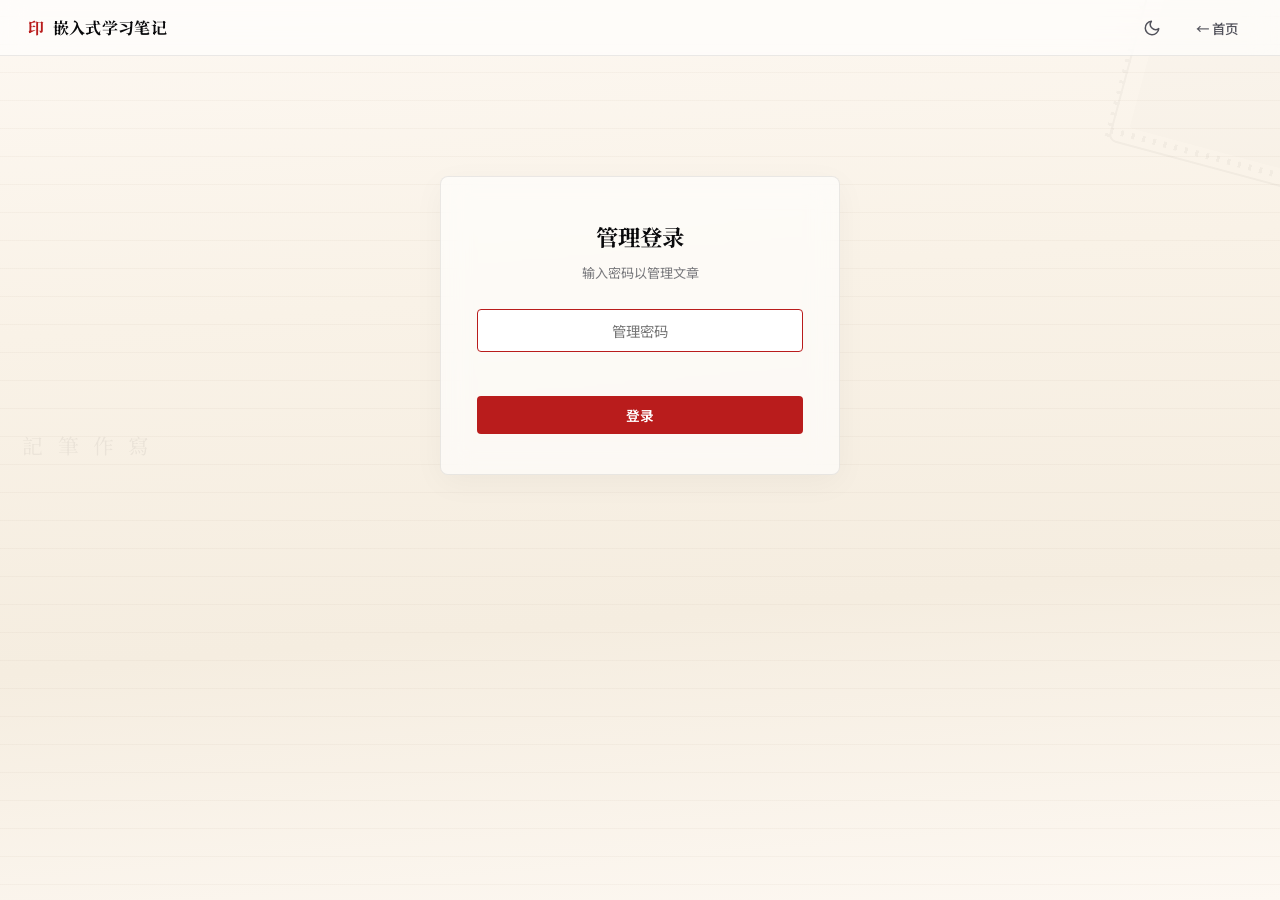
==== commit 5ae207a7: "全面升级：UI/UX优化 + 8项新功能 + CDN本地化 + 性能优化" ====
--- a/admin.html
+++ b/admin.html
@@ -3,6 +3,8 @@
 <head>
   <meta charset="UTF-8">
   <meta name="viewport" content="width=device-width, initial-scale=1.0">
+  <meta name="theme-color" content="#B91C1C">
+  <link rel="manifest" href="/manifest.json">
   <title>管理登录 — 嵌入式学习笔记</title>
   <link rel="stylesheet" href="css/style.css">
   <style>
@@ -54,7 +56,7 @@
 <nav class="navbar">
   <div class="logo"><span>&#21360;</span> 嵌入式学习笔记</div>
   <div class="nav-actions">
-    <button onclick="toggleTheme()" class="theme-btn" aria-label="切换主题">&#9711;</button>
+    <button onclick="toggleTheme()" class="theme-btn" aria-label="切换主题"><svg width="20" height="20" viewBox="0 0 24 24" fill="none" stroke="currentColor" stroke-width="2" stroke-linecap="round" stroke-linejoin="round"><circle cx="12" cy="12" r="5"/><path d="M12 1v2M12 21v2M4.22 4.22l1.42 1.42M18.36 18.36l1.42 1.42M1 12h2M21 12h2M4.22 19.78l1.42-1.42M18.36 5.64l1.42-1.42"/></svg></button>
     <button onclick="location.href='index.html'">← 首页</button>
   </div>
 </nav>
@@ -62,17 +64,22 @@
 <div class="login-container">
   <h1>管理登录</h1>
   <div class="sub">输入密码以管理文章</div>
+  <label for="password" style="position:absolute;width:1px;height:1px;overflow:hidden;clip:rect(0,0,0,0);">管理密码</label>
   <input type="password" id="password" placeholder="管理密码" autofocus>
   <div class="error" id="error"></div>
-  <button class="btn-primary btn-write" onclick="login()">登录</button>
+  <button class="btn-primary btn-write" id="loginBtn" onclick="login()">登录</button>
 </div>
 
 <script src="js/app.js"></script>
 <script>
   async function login() {
+    const btn = document.getElementById('loginBtn');
     const password = document.getElementById('password').value;
     const errorEl = document.getElementById('error');
     if (!password) { errorEl.textContent = '请输入密码'; return; }
+
+    btn.disabled = true;
+    btn.textContent = '登录中...';
 
     try {
       const res = await fetch('/api/admin', {
@@ -86,9 +93,13 @@
         location.href = 'dashboard.html';
       } else {
         errorEl.textContent = data.error || '密码错误';
+        btn.disabled = false;
+        btn.textContent = '登录';
       }
     } catch (e) {
       errorEl.textContent = '无法连接到服务器';
+      btn.disabled = false;
+      btn.textContent = '登录';
     }
   }
 
--- a/css/style.css
+++ b/css/style.css
@@ -18,7 +18,7 @@
   --bg-subtle:  #F4F4F5;
   --text:       #09090B;
   --text-muted: #52525B;
-  --text-dim:   #A1A1AA;
+  --text-dim:   #78787C;
   --border:     #E4E4E7;
   --border-light:#F4F4F5;
   --danger:     #DC2626;
@@ -59,7 +59,7 @@
   /* 玻璃态 */
   --glass-bg:      rgba(255,255,255,.62);
   --glass-blur:    14px;
-  --glass-border:  rgba(255,255,255,.45);
+  --glass-border:  rgba(0,0,0,.08);
   --glass-shadow:  0 8px 32px rgba(0,0,0,.04);
 
   /* 光晕 */
@@ -79,8 +79,8 @@
   --text:       #FAFAFA;
   --text-muted: #A1A1AA;
   --text-dim:   #71717A;
-  --border:     #27272A;
-  --border-light:#3F3F46;
+  --border:     #3F3F46;
+  --border-light:#52525B;
   --danger:     #EF4444;
   --amber:      #F59E0B;
   --seal:       #EF4444;
@@ -142,6 +142,8 @@
   font-family: var(--font-sans);
   font-size: 16px;
   line-height: 1.75;
+  /* 防止字体加载导致的 CLS */
+  font-synthesis: none;
   /* 多层渐变叠加：水墨灰白基调 + 微暖色光斑 + 动态移动 */
   background:
     radial-gradient(ellipse 600px 400px at 20% 20%, rgba(185,28,28,.02) 0%, transparent 60%),
@@ -172,6 +174,8 @@
 
 @media (prefers-reduced-motion: reduce) {
   *, *::before, *::after { animation-duration: .01ms !important; transition-duration: .01ms !important; }
+  #codeRain, #inkParticles { display: none; }
+  .skeleton-line { animation: none; background: var(--border-light); }
 }
 
 /* ============================================================
@@ -269,12 +273,13 @@
   padding: 6px 14px; border-radius: var(--radius-sm);
   cursor: pointer; font-size: .84rem;
   font-family: var(--font-sans); font-weight: 500;
-  transition: all .18s cubic-bezier(.4,0,.2,1);
+  transition: color .18s, background-color .18s, opacity .18s;
+  transition-timing-function: cubic-bezier(.4,0,.2,1);
 }
 .navbar .nav-actions button:hover { background: var(--bg-subtle); color: var(--text); }
 .navbar .nav-actions button:active { transform: scale(.96); }
 .navbar .nav-actions button.theme-btn {
-  width: 36px; height: 36px; padding:0;
+  width: 44px; height: 44px; padding:0;
   display: inline-flex; align-items: center; justify-content: center;
   border-radius: var(--radius-full);
 }
@@ -314,6 +319,13 @@
   background: var(--seal-hover);
   box-shadow: 0 0 24px rgba(185,28,28,.25);
 }
+.btn-primary:disabled {
+  opacity: .6; cursor: not-allowed;
+}
+.btn-primary:disabled:hover {
+  background: var(--seal);
+  box-shadow: none;
+}
 [data-theme="dark"] .btn-primary:hover {
   box-shadow: 0 0 24px rgba(239,68,68,.3);
 }
@@ -323,7 +335,7 @@
   color: var(--text-muted); padding: 8px 18px;
   border-radius: var(--radius-sm); cursor: pointer;
   font-size: .84rem; font-family: var(--font-sans); font-weight: 500;
-  transition: all .15s;
+  transition: background-color .15s, color .15s, border-color .15s;
 }
 .btn-secondary:hover { background: var(--border); color: var(--text); }
 
@@ -339,7 +351,7 @@
   background: none; border: none; color: var(--text-dim);
   padding: 4px 10px; border-radius: var(--radius-sm);
   cursor: pointer; font-size: .8rem;
-  font-family: var(--font-sans); transition: all .15s;
+  font-family: var(--font-sans); transition: background-color .15s, color .15s;
 }
 .btn-ghost:hover { background: var(--bg-subtle); color: var(--text); }
 
@@ -486,12 +498,12 @@
 .profile-links a {
   font-size: .74rem; color: var(--text-dim);
   padding: 2px 10px; border:1px solid var(--border); border-radius:var(--radius-sm);
-  transition: all .15s;
+  transition: color .15s, border-color .15s, background-color .15s;
 }
 .profile-links a:hover { color: var(--seal); border-color: var(--seal); text-decoration:none; background: rgba(185,28,28,.03); }
 .profile-edit {
   background: none; border: none; color: var(--text-dim); font-size: .76rem;
-  cursor: pointer; padding: 4px 12px; border-radius: var(--radius-sm); transition: all .15s;
+  cursor: pointer; padding: 4px 12px; border-radius: var(--radius-sm); transition: background-color .15s, color .15s;
 }
 .profile-edit:hover { background: var(--bg-subtle); color: var(--text); }
 
@@ -522,6 +534,7 @@
   padding: 22px 28px;
   margin-bottom: 12px;
   overflow: hidden;
+  min-height: 158px; /* 匹配真实卡片高度，防止 CLS */
 }
 .skeleton-line {
   height: 14px; border-radius: 4px;
@@ -654,8 +667,51 @@
   font-size: .72rem;
 }
 .post-card .card-actions {
-  display: flex; gap: 6px; margin-top: 12px; padding-top: 12px;
+  display: flex; gap: 6px;
+}
+
+/* 文章底部操作栏 */
+.post-card .post-footer {
+  display: flex; align-items: center; justify-content: space-between;
+  margin-top: 12px; padding-top: 12px;
   border-top: 1px solid var(--border-light);
+}
+
+/* 点赞按钮 */
+.like-btn {
+  display: inline-flex; align-items: center; gap: 5px;
+  background: none; border: 1px solid var(--border);
+  padding: 5px 14px; border-radius: var(--radius-full);
+  cursor: pointer; font-family: var(--font-sans); font-size: .8rem;
+  color: var(--text-dim);
+  transition: border-color .2s, color .2s, background-color .2s;
+}
+.like-btn:hover {
+  border-color: var(--danger);
+  color: var(--danger);
+}
+.like-btn.liked {
+  border-color: var(--danger);
+  color: var(--danger);
+  background: rgba(220,38,38,.06);
+}
+.like-btn .like-count {
+  font-weight: 600;
+  min-width: 1ch;
+}
+
+/* 复制链接按钮 */
+.copy-link-btn {
+  display: inline-flex; align-items: center; gap: 4px;
+  background: none; border: 1px solid var(--border);
+  padding: 5px 14px; border-radius: var(--radius-full);
+  cursor: pointer; font-family: var(--font-sans); font-size: .78rem;
+  color: var(--text-dim);
+  transition: border-color .2s, color .2s;
+}
+.copy-link-btn:hover {
+  border-color: var(--seal);
+  color: var(--seal);
 }
 
 /* ============================================================
@@ -803,7 +859,7 @@
 .toc-box .toc-item {
   display: block; padding: 4px 8px; border-radius: var(--radius-sm);
   font-size: .8rem; color: var(--text-muted);
-  border-left: 2px solid transparent; transition: all .15s;
+  border-left: 2px solid transparent; transition: border-color .15s, color .15s, background-color .15s;
   cursor: pointer;
 }
 .toc-box .toc-item:hover { color: var(--text); background: var(--bg-subtle); }
@@ -846,7 +902,7 @@
   display: flex; align-items: center; justify-content: center;
   font-size: 1.1rem; cursor: pointer;
   color: var(--text-dim); background: none; border: none;
-  transition: all .15s;
+  transition: background-color .15s, color .15s;
 }
 .modal-close:hover { background: var(--bg-subtle); color: var(--text); }
 
@@ -922,7 +978,7 @@
   padding: 3px 10px; border-radius: var(--radius-sm);
   cursor: pointer; font-size: .7rem;
   font-family: var(--font-sans);
-  transition: all .15s;
+  transition: border-color .15s, color .15s;
 }
 .code-copy-btn:hover { border-color: var(--seal); color: var(--seal); }
 .code-copy-btn.copied { border-color: #10B981; color: #10B981; }
@@ -1038,12 +1094,17 @@
 .toast {
   position: fixed; top: calc(var(--navbar-h) + 12px); left: 50%;
   transform: translateX(-50%) translateY(-120%);
-  background: var(--primary); color: #fff;
+  background: #18181B; color: #fff;
   padding: 8px 22px; border-radius: var(--radius-full);
   font-size: .82rem; opacity: 0;
-  transition: all .35s cubic-bezier(.4,0,.2,1);
+  transition: opacity .35s, transform .35s;
+  transition-timing-function: cubic-bezier(.4,0,.2,1);
   z-index: 200;
   box-shadow: 0 4px 20px rgba(0,0,0,.15);
+}
+[data-theme="dark"] .toast {
+  background: #fff; color: #18181B;
+  box-shadow: 0 4px 20px rgba(255,255,255,.1);
 }
 .toast.show { opacity: 1; transform: translateX(-50%) translateY(0); }
 
@@ -1195,7 +1256,7 @@
   color: var(--text-muted);
   cursor: pointer;
   font-size: 1rem;
-  transition: all .18s;
+  transition: background-color .18s, color .18s;
 }
 .search-toggle:hover { background: var(--bg-subtle); color: var(--text); }
 
@@ -1203,6 +1264,7 @@
 .search-wrap {
   display: inline-flex; align-items: center;
   position: relative;
+  width: 0; overflow: visible; /* 防止插入时导航栏宽度跳动 */
 }
 
 /* 搜索输入框 — 默认 scaleX(0) 收起 */
@@ -1335,7 +1397,7 @@
   border: 1px solid var(--border);
   border-radius: var(--radius-sm);
   cursor: pointer;
-  transition: all .2s;
+  transition: border-color .2s, box-shadow .2s;
   text-decoration: none;
   color: var(--text);
 }
@@ -1381,7 +1443,7 @@
   display: block; padding: 3px 6px; border-radius: var(--radius-sm);
   color: var(--text-muted); text-decoration: none;
   border-left: 2px solid transparent;
-  transition: all .15s;
+  transition: color .15s, background-color .15s, border-color .15s;
   font-size: .74rem;
   white-space: nowrap; overflow: hidden; text-overflow: ellipsis;
 }
@@ -1635,7 +1697,7 @@
 /* SVG 导航图标 */
 .theme-btn.nav-icon,
 .search-toggle.nav-icon {
-  width: 36px; height: 36px;
+  width: 44px; height: 44px;
   display: inline-flex; align-items: center; justify-content: center;
   color: inherit;
   border-radius: var(--radius-full);
@@ -1732,4 +1794,138 @@
   background-size: 20px 20px;
 }
 
-
+/* ============================================================
+   图片灯箱 — 水墨遮罩放大
+   ============================================================ */
+.lightbox-overlay {
+  position: fixed;
+  inset: 0;
+  background: rgba(0,0,0,.88);
+  z-index: 200;
+  display: flex;
+  align-items: center;
+  justify-content: center;
+  opacity: 0;
+  pointer-events: none;
+  transition: opacity .3s ease;
+}
+.lightbox-overlay.open {
+  opacity: 1;
+  pointer-events: auto;
+}
+.lightbox-overlay img {
+  max-width: 92vw;
+  max-height: 92vh;
+  object-fit: contain;
+  border-radius: var(--radius-md);
+  box-shadow: 0 24px 80px rgba(0,0,0,.5);
+  transform: scale(.9);
+  transition: transform .3s cubic-bezier(.4,0,.2,1);
+  cursor: zoom-out;
+}
+.lightbox-overlay.open img {
+  transform: scale(1);
+}
+.lightbox-close {
+  position: absolute;
+  top: 20px;
+  right: 24px;
+  background: rgba(255,255,255,.1);
+  border: 1px solid rgba(255,255,255,.2);
+  border-radius: var(--radius-full);
+  color: #fff;
+  width: 44px;
+  height: 44px;
+  display: flex;
+  align-items: center;
+  justify-content: center;
+  cursor: pointer;
+  z-index: 10;
+  transition: background .15s;
+  backdrop-filter: blur(8px);
+}
+.lightbox-close:hover {
+  background: rgba(255,255,255,.2);
+}
+
+/* ============================================================
+   打印样式 — 隐藏装饰、保留文章内容
+   ============================================================ */
+@media print {
+  /* 隐藏所有装饰和交互元素 */
+  #codeRain, #inkParticles, .cpu-decoration, .ink-mountains,
+  .corner-ink, .chip-deco, .ink-stain, .ink-dots,
+  .back-to-top, .scroll-progress, .toast,
+  nav, .navbar, .sidebar, .nav-actions,
+  .modal-overlay, .settings-overlay, .confirm-overlay,
+  .card-actions, .profile-edit, .btn-write,
+  .post-nav, .modal-toc, .code-copy-btn,
+  .like-btn, .copy-link-btn, .post-footer,
+  .search-wrap, .search-toggle, .search-mark,
+  .code-block-header, .post-card .tags {
+    display: none !important;
+  }
+
+  /* 重置背景和颜色为纯白打印 */
+  body {
+    background: #fff !important;
+    color: #000 !important;
+    animation: none !important;
+    font-size: 13pt;
+    line-height: 1.6;
+  }
+
+  /* 卡片边框简化 */
+  .post-card, .profile-card, .sidebar-section, .archive-section {
+    background: #fff !important;
+    border: none !important;
+    box-shadow: none !important;
+    backdrop-filter: none !important;
+    -webkit-backdrop-filter: none !important;
+    break-inside: avoid;
+  }
+
+  /* 文章标题 */
+  .post-card h2 { font-size: 16pt; color: #000; }
+
+  /* 代码块保留边框 */
+  .code-block-wrapper {
+    border: 1px solid #ddd;
+    background: #fafafa;
+    break-inside: avoid;
+  }
+
+  /* 移除玻璃态 */
+  .post-card:hover, .profile-card:hover {
+    transform: none !important;
+    box-shadow: none !important;
+  }
+
+  /* 全宽布局 */
+  .layout { grid-template-columns: 1fr; }
+  .container { max-width: 100%; padding: 0; }
+
+  /* 链接显示 URL */
+  a[href]::after { content: " (" attr(href) ")"; font-size: .8em; color: #666; }
+  a[href^="#"]::after, a[href^="javascript"]::after { content: ""; }
+
+  /* Modal 强制显示 */
+  .modal-overlay.open {
+    position: static !important;
+    background: none !important;
+    display: block !important;
+  }
+  .modal-overlay.open .modal-content {
+    box-shadow: none !important;
+    border: none !important;
+    max-width: 100% !important;
+    transform: none !important;
+    animation: none !important;
+  }
+
+  /* 分页避免截断 */
+  h1, h2, h3, h4 { break-after: avoid; }
+  p, li, blockquote { orphans: 3; widows: 3; }
+}
+
+
